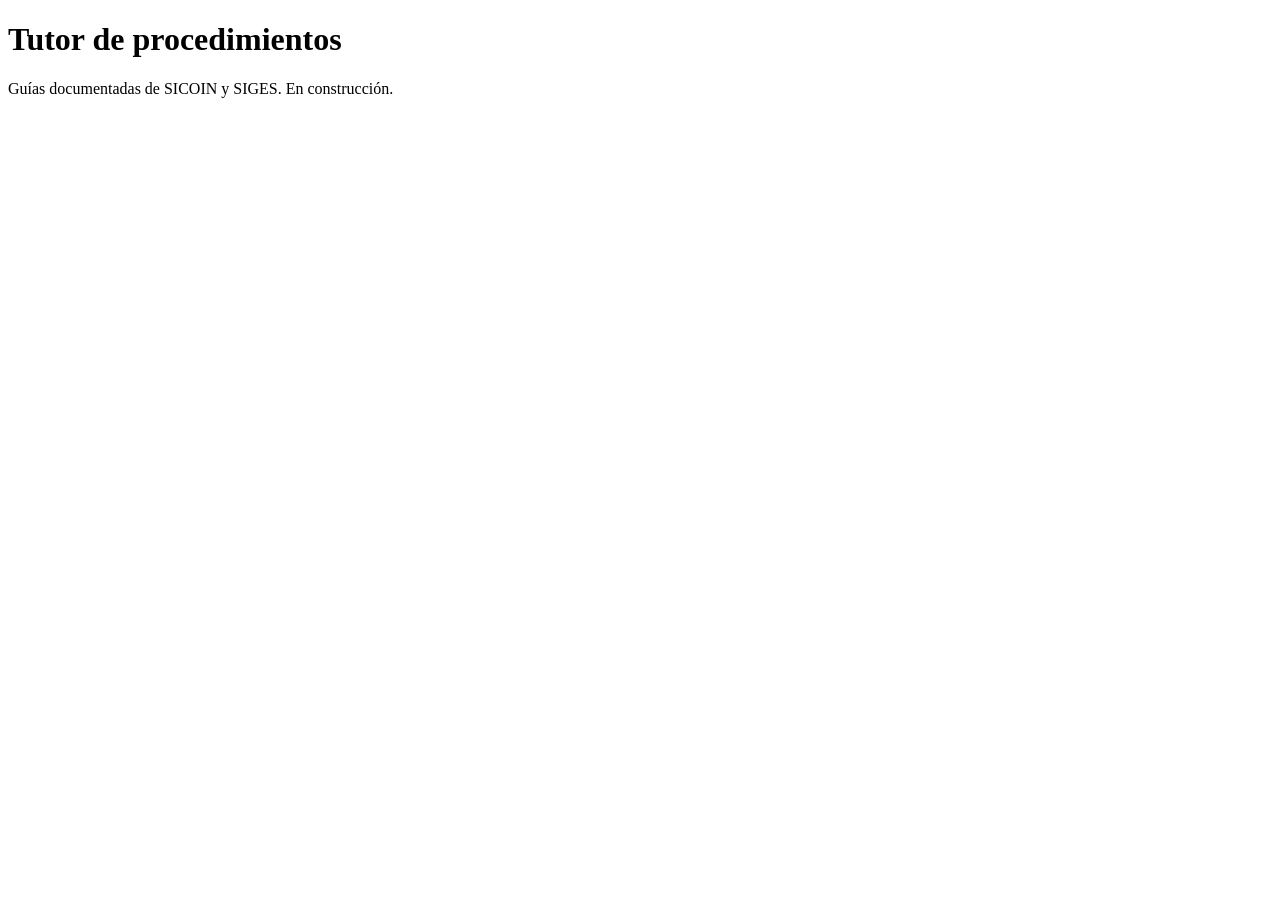
==== academia-tutor.html @ 4be8e1be "Crear página de tutor educativo de procedimientos" ====
<!doctype html><html lang="es"><meta charset="utf-8"><title>Academia · Tutor de procedimientos</title><body><h1>Tutor de procedimientos</h1><p>Guías documentadas de SICOIN y SIGES. En construcción.</p></body></html>
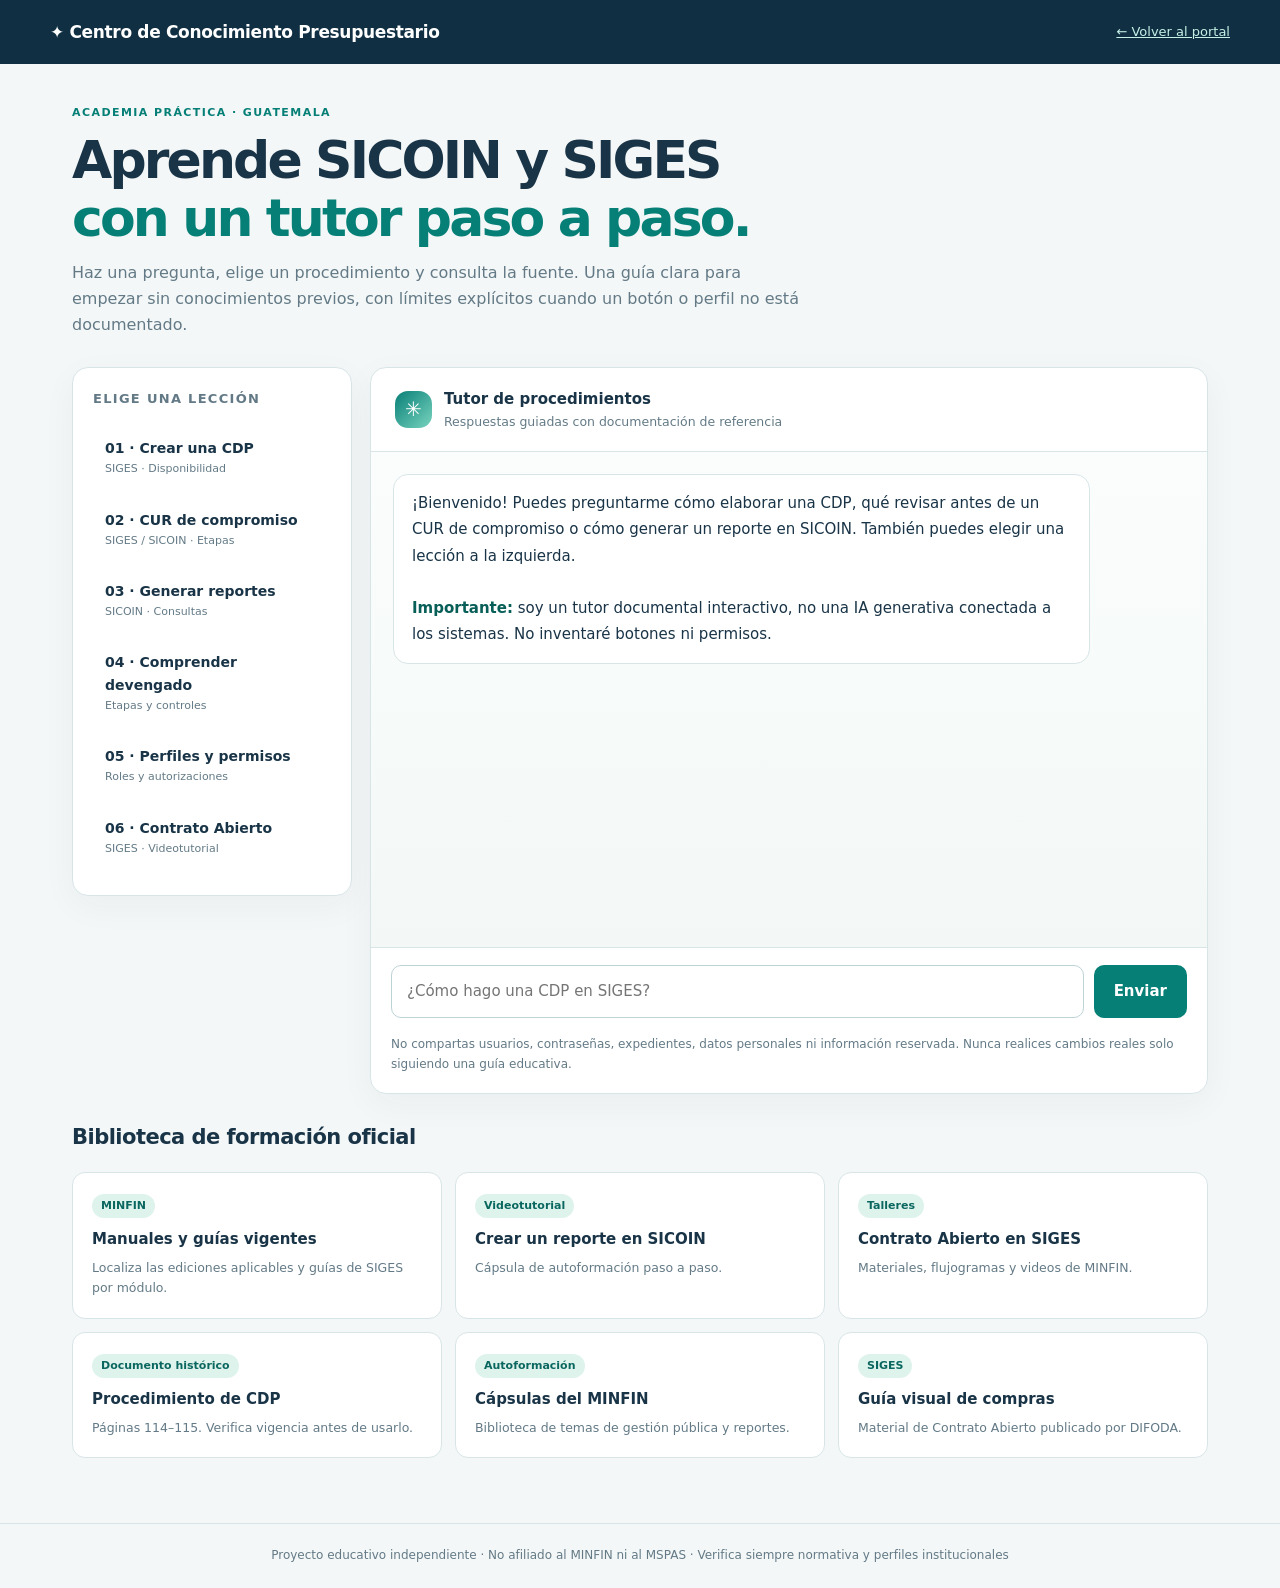
==== commit 1ff7040d: "Diseñar academia interactiva con experiencia conversacional, lecciones y fuentes oficiales" ====
--- a/academia-tutor.html
+++ b/academia-tutor.html
@@ -1 +1,2 @@
-<!doctype html><html lang="es"><meta charset="utf-8"><title>Academia · Tutor de procedimientos</title><body><h1>Tutor de procedimientos</h1><p>Guías documentadas de SICOIN y SIGES. En construcción.</p></body></html>+<!doctype html><html lang="es"><head><meta charset="utf-8"><meta name="viewport" content="width=device-width,initial-scale=1"><meta name="theme-color" content="#112d3d"><meta name="description" content="Tutor interactivo y biblioteca de procedimientos de SICOIN y SIGES en Guatemala"><title>Tutor de procedimientos | Centro de Conocimiento Presupuestario</title><style>
+:root{--navy:#102f42;--teal:#067f77;--paper:#f4f7f7;--ink:#193447;--line:#d8e5e7;--muted:#637a86}*{box-sizing:border-box}body{margin:0;background:var(--paper);color:var(--ink);font:15px/1.65 system-ui,"Segoe UI",sans-serif}a{color:#087b75}button,input{font:inherit}button{cursor:pointer}header{background:var(--navy);color:white;padding:18px max(20px,calc((100vw - 1180px)/2));display:flex;align-items:center;justify-content:space-between;gap:15px}header strong{font-size:17px;letter-spacing:-.02em}header a{color:#c5f1e7;font-size:13px}main{max-width:1180px;margin:0 auto;padding:40px 22px 65px}.eyebrow{color:var(--teal);font-weight:800;letter-spacing:.13em;font-size:11px;text-transform:uppercase}h1{font-size:clamp(32px,4.4vw,52px);letter-spacing:-.055em;line-height:1.12;margin:9px 0 12px}h1 em{font-style:normal;color:var(--teal)}.intro{max-width:730px;color:var(--muted);font-size:16px;margin:0 0 28px}.layout{display:grid;grid-template-columns:280px minmax(0,1fr);gap:18px;align-items:start}.sidebar,.chat{background:white;border:1px solid var(--line);border-radius:16px;box-shadow:0 10px 35px #1234440b}.sidebar{padding:20px}.sidebar h2{font-size:13px;text-transform:uppercase;letter-spacing:.1em;color:var(--muted);margin:0 0 15px}.lesson{display:block;width:100%;text-align:left;border:1px solid transparent;background:transparent;color:var(--ink);border-radius:10px;padding:12px 11px;margin:4px 0}.lesson:hover,.lesson.active{background:#e6f5f1;border-color:#bde2d8}.lesson strong{display:block;font-size:14px}.lesson small{display:block;color:var(--muted);font-size:11px}.chat{overflow:hidden}.chathead{padding:19px 24px;border-bottom:1px solid var(--line);display:flex;gap:12px;align-items:center}.orb{width:37px;height:37px;border-radius:13px;background:linear-gradient(135deg,#087f77,#79d4bf);display:grid;place-items:center;color:white;font-size:20px}.chathead strong{display:block}.chathead small{display:block;color:var(--muted)}#messages{height:min(55vh,570px);min-height:360px;overflow:auto;padding:22px;display:flex;flex-direction:column;gap:14px;background:linear-gradient(180deg,#fafdfc,#f3f8f7)}.msg{max-width:88%;border:1px solid var(--line);background:white;padding:15px 18px;border-radius:15px;white-space:pre-line;line-height:1.75;overflow-wrap:anywhere}.msg.user{align-self:flex-end;background:#dff3ed;border-color:#b5dfd2}.msg strong{color:#075f58}.msg a{display:block;margin-top:10px;font-weight:700}.msg .steps{margin:12px 0;padding-left:21px}.msg .steps li{margin:0 0 10px}.msg .caution{margin-top:14px;border-left:3px solid #b48b45;padding:9px 12px;background:#fff8eb;font-size:13px}.form{display:flex;gap:10px;padding:17px 20px;border-top:1px solid var(--line)}.form input{min-width:0;flex:1;padding:13px 15px;border:1px solid #bed3d6;border-radius:10px;outline-color:var(--teal)}.form button{border:0;background:var(--teal);color:white;border-radius:10px;padding:10px 20px;font-weight:750}.disclaimer{font-size:12px;color:var(--muted);padding:0 20px 18px}.resources{margin-top:26px}.resources h2{font-size:21px;letter-spacing:-.025em}.resgrid{display:grid;grid-template-columns:repeat(3,1fr);gap:13px}.res{display:block;background:white;border:1px solid var(--line);border-radius:13px;padding:19px;text-decoration:none;color:var(--ink)}.res:hover{border-color:var(--teal);transform:translateY(-2px)}.res strong{display:block}.res small{display:block;color:var(--muted);margin-top:6px}.pill{display:inline-block;color:#0a675f;background:#dff3ed;padding:3px 9px;border-radius:99px;font-size:11px;font-weight:750;margin-bottom:9px}footer{border-top:1px solid var(--line);text-align:center;padding:22px;color:var(--muted);font-size:12px}@media(max-width:850px){.layout{grid-template-columns:1fr}.sidebar{display:grid;grid-template-columns:repeat(3,1fr);gap:7px}.sidebar h2{grid-column:1/-1}.resgrid{grid-template-columns:1fr 1fr}}@media(max-width:570px){main{padding:25px 14px 45px}.sidebar{grid-template-columns:1fr 1fr;padding:12px}.lesson{padding:9px}.lesson strong{font-size:12px}.resgrid{grid-template-columns:1fr}.msg{max-width:100%}.form{padding:12px}.form button{padding:10px}.chathead{padding:15px}.intro{font-size:14px}}@media(prefers-reduced-motion:reduce){*{scroll-behavior:auto!important;transition:none!important}}</style></head><body><header><strong>✦ Centro de Conocimiento Presupuestario</strong><a href="./#aprendizaje">← Volver al portal</a></header><main><div class="eyebrow">Academia práctica · Guatemala</div><h1>Aprende SICOIN y SIGES<br><em>con un tutor paso a paso.</em></h1><p class="intro">Haz una pregunta, elige un procedimiento y consulta la fuente. Una guía clara para empezar sin conocimientos previos, con límites explícitos cuando un botón o perfil no está documentado.</p><div class="layout"><aside class="sidebar" aria-label="Procedimientos"><h2>Elige una lección</h2><button class="lesson" data-guide="cdp"><strong>01 · Crear una CDP</strong><small>SIGES · Disponibilidad</small></button><button class="lesson" data-guide="cur"><strong>02 · CUR de compromiso</strong><small>SIGES / SICOIN · Etapas</small></button><button class="lesson" data-guide="reportes"><strong>03 · Generar reportes</strong><small>SICOIN · Consultas</small></button><button class="lesson" data-guide="devengado"><strong>04 · Comprender devengado</strong><small>Etapas y controles</small></button><button class="lesson" data-guide="perfiles"><strong>05 · Perfiles y permisos</strong><small>Roles y autorizaciones</small></button><button class="lesson" data-guide="contrato"><strong>06 · Contrato Abierto</strong><small>SIGES · Videotutorial</small></button></aside><section class="chat" aria-label="Tutor interactivo"><div class="chathead"><div class="orb" aria-hidden="true">✳</div><div><strong>Tutor de procedimientos</strong><small>Respuestas guiadas con documentación de referencia</small></div></div><div id="messages" role="log" aria-live="polite"><div class="msg">¡Bienvenido! Puedes preguntarme cómo elaborar una CDP, qué revisar antes de un CUR de compromiso o cómo generar un reporte en SICOIN. También puedes elegir una lección a la izquierda.<br><br><strong>Importante:</strong> soy un tutor documental interactivo, no una IA generativa conectada a los sistemas. No inventaré botones ni permisos.</div></div><form id="ask" class="form"><input id="question" maxlength="600" required aria-label="Pregunta al tutor" placeholder="¿Cómo hago una CDP en SIGES?"><button type="submit">Enviar</button></form><div class="disclaimer">No compartas usuarios, contraseñas, expedientes, datos personales ni información reservada. Nunca realices cambios reales solo siguiendo una guía educativa.</div></section></div><section class="resources"><h2>Biblioteca de formación oficial</h2><div class="resgrid"><a class="res" target="_blank" rel="noopener noreferrer" href="https://www.minfin.gob.gt/legislacion-y-normas/manuales"><span class="pill">MINFIN</span><strong>Manuales y guías vigentes</strong><small>Localiza las ediciones aplicables y guías de SIGES por módulo.</small></a><a class="res" target="_blank" rel="noopener noreferrer" href="https://formacion.minfin.gob.gt/creacion-de-un-reporte-en-el-sistema-de-contabilidad-integrada-sicoin/"><span class="pill">Videotutorial</span><strong>Crear un reporte en SICOIN</strong><small>Cápsula de autoformación paso a paso.</small></a><a class="res" target="_blank" rel="noopener noreferrer" href="https://formacion.minfin.gob.gt/jtca/"><span class="pill">Talleres</span><strong>Contrato Abierto en SIGES</strong><small>Materiales, flujogramas y videos de MINFIN.</small></a><a class="res" target="_blank" rel="noopener noreferrer" href="https://www.minfin.gob.gt/wp-content/uploads/downloads/leyes_manuales/manuales_presupuestarios/manual_admon_mayo14.pdf"><span class="pill">Documento histórico</span><strong>Procedimiento de CDP</strong><small>Páginas 114–115. Verifica vigencia antes de usarlo.</small></a><a class="res" target="_blank" rel="noopener noreferrer" href="https://formacion.minfin.gob.gt/coleccion-capsulas-multimedia-de-autoformacion/"><span class="pill">Autoformación</span><strong>Cápsulas del MINFIN</strong><small>Biblioteca de temas de gestión pública y reportes.</small></a><a class="res" target="_blank" rel="noopener noreferrer" href="https://formacion.minfin.gob.gt/guia-para-las-compras-electronicas-por-contrato-abierto-en-siges/"><span class="pill">SIGES</span><strong>Guía visual de compras</strong><small>Material de Contrato Abierto publicado por DIFODA.</small></a></div></section></main><footer>Proyecto educativo independiente · No afiliado al MINFIN ni al MSPAS · Verifica siempre normativa y perfiles institucionales</footer><script src="academia-tutor.js" defer></script></body></html>
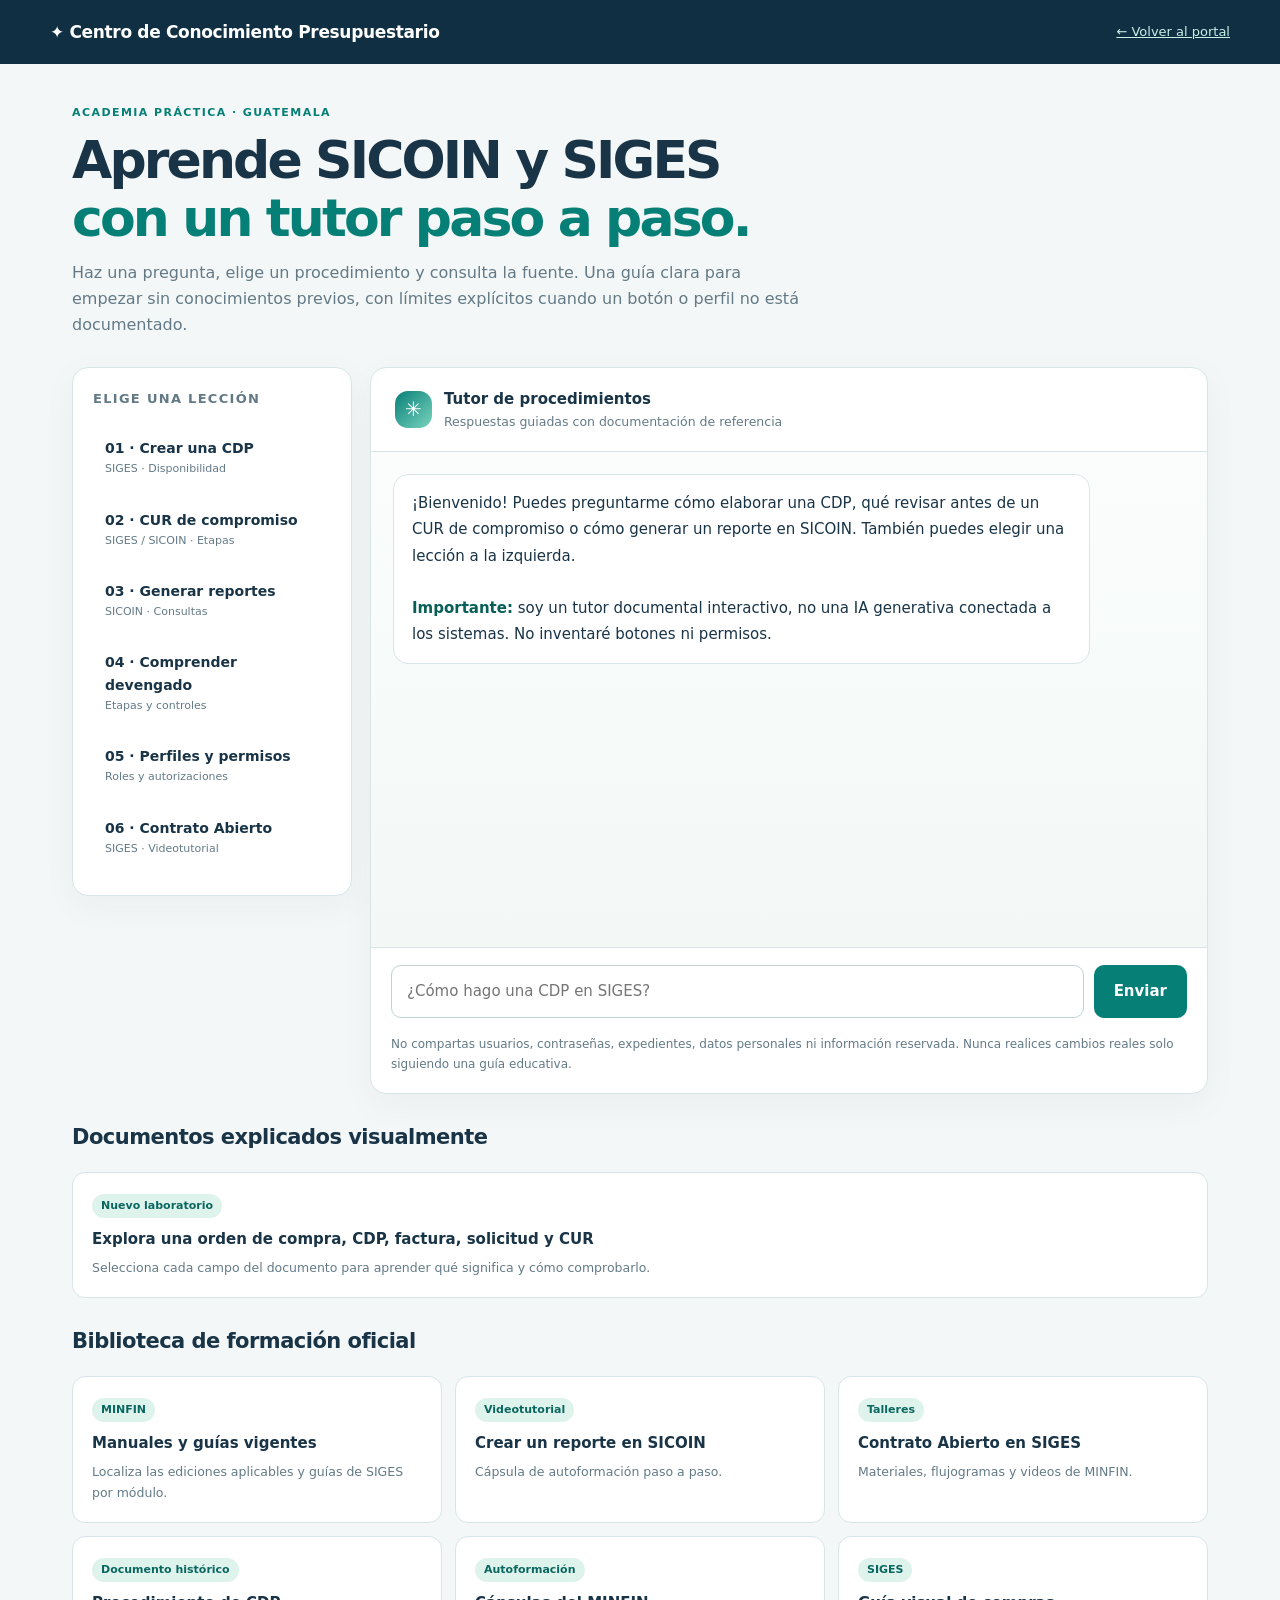
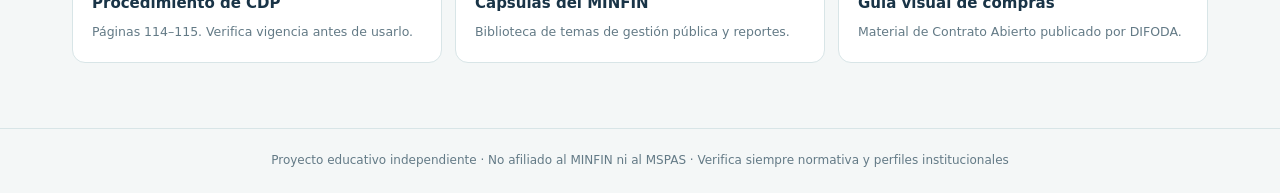
==== commit 6d286eef: "Conectar tutor con laboratorio visual de documentos" ====
--- a/academia-tutor.html
+++ b/academia-tutor.html
@@ -1,2 +1,2 @@
 <!doctype html><html lang="es"><head><meta charset="utf-8"><meta name="viewport" content="width=device-width,initial-scale=1"><meta name="theme-color" content="#112d3d"><meta name="description" content="Tutor interactivo y biblioteca de procedimientos de SICOIN y SIGES en Guatemala"><title>Tutor de procedimientos | Centro de Conocimiento Presupuestario</title><style>
-:root{--navy:#102f42;--teal:#067f77;--paper:#f4f7f7;--ink:#193447;--line:#d8e5e7;--muted:#637a86}*{box-sizing:border-box}body{margin:0;background:var(--paper);color:var(--ink);font:15px/1.65 system-ui,"Segoe UI",sans-serif}a{color:#087b75}button,input{font:inherit}button{cursor:pointer}header{background:var(--navy);color:white;padding:18px max(20px,calc((100vw - 1180px)/2));display:flex;align-items:center;justify-content:space-between;gap:15px}header strong{font-size:17px;letter-spacing:-.02em}header a{color:#c5f1e7;font-size:13px}main{max-width:1180px;margin:0 auto;padding:40px 22px 65px}.eyebrow{color:var(--teal);font-weight:800;letter-spacing:.13em;font-size:11px;text-transform:uppercase}h1{font-size:clamp(32px,4.4vw,52px);letter-spacing:-.055em;line-height:1.12;margin:9px 0 12px}h1 em{font-style:normal;color:var(--teal)}.intro{max-width:730px;color:var(--muted);font-size:16px;margin:0 0 28px}.layout{display:grid;grid-template-columns:280px minmax(0,1fr);gap:18px;align-items:start}.sidebar,.chat{background:white;border:1px solid var(--line);border-radius:16px;box-shadow:0 10px 35px #1234440b}.sidebar{padding:20px}.sidebar h2{font-size:13px;text-transform:uppercase;letter-spacing:.1em;color:var(--muted);margin:0 0 15px}.lesson{display:block;width:100%;text-align:left;border:1px solid transparent;background:transparent;color:var(--ink);border-radius:10px;padding:12px 11px;margin:4px 0}.lesson:hover,.lesson.active{background:#e6f5f1;border-color:#bde2d8}.lesson strong{display:block;font-size:14px}.lesson small{display:block;color:var(--muted);font-size:11px}.chat{overflow:hidden}.chathead{padding:19px 24px;border-bottom:1px solid var(--line);display:flex;gap:12px;align-items:center}.orb{width:37px;height:37px;border-radius:13px;background:linear-gradient(135deg,#087f77,#79d4bf);display:grid;place-items:center;color:white;font-size:20px}.chathead strong{display:block}.chathead small{display:block;color:var(--muted)}#messages{height:min(55vh,570px);min-height:360px;overflow:auto;padding:22px;display:flex;flex-direction:column;gap:14px;background:linear-gradient(180deg,#fafdfc,#f3f8f7)}.msg{max-width:88%;border:1px solid var(--line);background:white;padding:15px 18px;border-radius:15px;white-space:pre-line;line-height:1.75;overflow-wrap:anywhere}.msg.user{align-self:flex-end;background:#dff3ed;border-color:#b5dfd2}.msg strong{color:#075f58}.msg a{display:block;margin-top:10px;font-weight:700}.msg .steps{margin:12px 0;padding-left:21px}.msg .steps li{margin:0 0 10px}.msg .caution{margin-top:14px;border-left:3px solid #b48b45;padding:9px 12px;background:#fff8eb;font-size:13px}.form{display:flex;gap:10px;padding:17px 20px;border-top:1px solid var(--line)}.form input{min-width:0;flex:1;padding:13px 15px;border:1px solid #bed3d6;border-radius:10px;outline-color:var(--teal)}.form button{border:0;background:var(--teal);color:white;border-radius:10px;padding:10px 20px;font-weight:750}.disclaimer{font-size:12px;color:var(--muted);padding:0 20px 18px}.resources{margin-top:26px}.resources h2{font-size:21px;letter-spacing:-.025em}.resgrid{display:grid;grid-template-columns:repeat(3,1fr);gap:13px}.res{display:block;background:white;border:1px solid var(--line);border-radius:13px;padding:19px;text-decoration:none;color:var(--ink)}.res:hover{border-color:var(--teal);transform:translateY(-2px)}.res strong{display:block}.res small{display:block;color:var(--muted);margin-top:6px}.pill{display:inline-block;color:#0a675f;background:#dff3ed;padding:3px 9px;border-radius:99px;font-size:11px;font-weight:750;margin-bottom:9px}footer{border-top:1px solid var(--line);text-align:center;padding:22px;color:var(--muted);font-size:12px}@media(max-width:850px){.layout{grid-template-columns:1fr}.sidebar{display:grid;grid-template-columns:repeat(3,1fr);gap:7px}.sidebar h2{grid-column:1/-1}.resgrid{grid-template-columns:1fr 1fr}}@media(max-width:570px){main{padding:25px 14px 45px}.sidebar{grid-template-columns:1fr 1fr;padding:12px}.lesson{padding:9px}.lesson strong{font-size:12px}.resgrid{grid-template-columns:1fr}.msg{max-width:100%}.form{padding:12px}.form button{padding:10px}.chathead{padding:15px}.intro{font-size:14px}}@media(prefers-reduced-motion:reduce){*{scroll-behavior:auto!important;transition:none!important}}</style></head><body><header><strong>✦ Centro de Conocimiento Presupuestario</strong><a href="./#aprendizaje">← Volver al portal</a></header><main><div class="eyebrow">Academia práctica · Guatemala</div><h1>Aprende SICOIN y SIGES<br><em>con un tutor paso a paso.</em></h1><p class="intro">Haz una pregunta, elige un procedimiento y consulta la fuente. Una guía clara para empezar sin conocimientos previos, con límites explícitos cuando un botón o perfil no está documentado.</p><div class="layout"><aside class="sidebar" aria-label="Procedimientos"><h2>Elige una lección</h2><button class="lesson" data-guide="cdp"><strong>01 · Crear una CDP</strong><small>SIGES · Disponibilidad</small></button><button class="lesson" data-guide="cur"><strong>02 · CUR de compromiso</strong><small>SIGES / SICOIN · Etapas</small></button><button class="lesson" data-guide="reportes"><strong>03 · Generar reportes</strong><small>SICOIN · Consultas</small></button><button class="lesson" data-guide="devengado"><strong>04 · Comprender devengado</strong><small>Etapas y controles</small></button><button class="lesson" data-guide="perfiles"><strong>05 · Perfiles y permisos</strong><small>Roles y autorizaciones</small></button><button class="lesson" data-guide="contrato"><strong>06 · Contrato Abierto</strong><small>SIGES · Videotutorial</small></button></aside><section class="chat" aria-label="Tutor interactivo"><div class="chathead"><div class="orb" aria-hidden="true">✳</div><div><strong>Tutor de procedimientos</strong><small>Respuestas guiadas con documentación de referencia</small></div></div><div id="messages" role="log" aria-live="polite"><div class="msg">¡Bienvenido! Puedes preguntarme cómo elaborar una CDP, qué revisar antes de un CUR de compromiso o cómo generar un reporte en SICOIN. También puedes elegir una lección a la izquierda.<br><br><strong>Importante:</strong> soy un tutor documental interactivo, no una IA generativa conectada a los sistemas. No inventaré botones ni permisos.</div></div><form id="ask" class="form"><input id="question" maxlength="600" required aria-label="Pregunta al tutor" placeholder="¿Cómo hago una CDP en SIGES?"><button type="submit">Enviar</button></form><div class="disclaimer">No compartas usuarios, contraseñas, expedientes, datos personales ni información reservada. Nunca realices cambios reales solo siguiendo una guía educativa.</div></section></div><section class="resources"><h2>Biblioteca de formación oficial</h2><div class="resgrid"><a class="res" target="_blank" rel="noopener noreferrer" href="https://www.minfin.gob.gt/legislacion-y-normas/manuales"><span class="pill">MINFIN</span><strong>Manuales y guías vigentes</strong><small>Localiza las ediciones aplicables y guías de SIGES por módulo.</small></a><a class="res" target="_blank" rel="noopener noreferrer" href="https://formacion.minfin.gob.gt/creacion-de-un-reporte-en-el-sistema-de-contabilidad-integrada-sicoin/"><span class="pill">Videotutorial</span><strong>Crear un reporte en SICOIN</strong><small>Cápsula de autoformación paso a paso.</small></a><a class="res" target="_blank" rel="noopener noreferrer" href="https://formacion.minfin.gob.gt/jtca/"><span class="pill">Talleres</span><strong>Contrato Abierto en SIGES</strong><small>Materiales, flujogramas y videos de MINFIN.</small></a><a class="res" target="_blank" rel="noopener noreferrer" href="https://www.minfin.gob.gt/wp-content/uploads/downloads/leyes_manuales/manuales_presupuestarios/manual_admon_mayo14.pdf"><span class="pill">Documento histórico</span><strong>Procedimiento de CDP</strong><small>Páginas 114–115. Verifica vigencia antes de usarlo.</small></a><a class="res" target="_blank" rel="noopener noreferrer" href="https://formacion.minfin.gob.gt/coleccion-capsulas-multimedia-de-autoformacion/"><span class="pill">Autoformación</span><strong>Cápsulas del MINFIN</strong><small>Biblioteca de temas de gestión pública y reportes.</small></a><a class="res" target="_blank" rel="noopener noreferrer" href="https://formacion.minfin.gob.gt/guia-para-las-compras-electronicas-por-contrato-abierto-en-siges/"><span class="pill">SIGES</span><strong>Guía visual de compras</strong><small>Material de Contrato Abierto publicado por DIFODA.</small></a></div></section></main><footer>Proyecto educativo independiente · No afiliado al MINFIN ni al MSPAS · Verifica siempre normativa y perfiles institucionales</footer><script src="academia-tutor.js" defer></script></body></html>+:root{--navy:#102f42;--teal:#067f77;--paper:#f4f7f7;--ink:#193447;--line:#d8e5e7;--muted:#637a86}*{box-sizing:border-box}body{margin:0;background:var(--paper);color:var(--ink);font:15px/1.65 system-ui,"Segoe UI",sans-serif}a{color:#087b75}button,input{font:inherit}button{cursor:pointer}header{background:var(--navy);color:white;padding:18px max(20px,calc((100vw - 1180px)/2));display:flex;align-items:center;justify-content:space-between;gap:15px}header strong{font-size:17px;letter-spacing:-.02em}header a{color:#c5f1e7;font-size:13px}main{max-width:1180px;margin:0 auto;padding:40px 22px 65px}.eyebrow{color:var(--teal);font-weight:800;letter-spacing:.13em;font-size:11px;text-transform:uppercase}h1{font-size:clamp(32px,4.4vw,52px);letter-spacing:-.055em;line-height:1.12;margin:9px 0 12px}h1 em{font-style:normal;color:var(--teal)}.intro{max-width:730px;color:var(--muted);font-size:16px;margin:0 0 28px}.layout{display:grid;grid-template-columns:280px minmax(0,1fr);gap:18px;align-items:start}.sidebar,.chat{background:white;border:1px solid var(--line);border-radius:16px;box-shadow:0 10px 35px #1234440b}.sidebar{padding:20px}.sidebar h2{font-size:13px;text-transform:uppercase;letter-spacing:.1em;color:var(--muted);margin:0 0 15px}.lesson{display:block;width:100%;text-align:left;border:1px solid transparent;background:transparent;color:var(--ink);border-radius:10px;padding:12px 11px;margin:4px 0}.lesson:hover,.lesson.active{background:#e6f5f1;border-color:#bde2d8}.lesson strong{display:block;font-size:14px}.lesson small{display:block;color:var(--muted);font-size:11px}.chat{overflow:hidden}.chathead{padding:19px 24px;border-bottom:1px solid var(--line);display:flex;gap:12px;align-items:center}.orb{width:37px;height:37px;border-radius:13px;background:linear-gradient(135deg,#087f77,#79d4bf);display:grid;place-items:center;color:white;font-size:20px}.chathead strong{display:block}.chathead small{display:block;color:var(--muted)}#messages{height:min(55vh,570px);min-height:360px;overflow:auto;padding:22px;display:flex;flex-direction:column;gap:14px;background:linear-gradient(180deg,#fafdfc,#f3f8f7)}.msg{max-width:88%;border:1px solid var(--line);background:white;padding:15px 18px;border-radius:15px;white-space:pre-line;line-height:1.75;overflow-wrap:anywhere}.msg.user{align-self:flex-end;background:#dff3ed;border-color:#b5dfd2}.msg strong{color:#075f58}.msg a{display:block;margin-top:10px;font-weight:700}.msg .steps{margin:12px 0;padding-left:21px}.msg .steps li{margin:0 0 10px}.msg .caution{margin-top:14px;border-left:3px solid #b48b45;padding:9px 12px;background:#fff8eb;font-size:13px}.form{display:flex;gap:10px;padding:17px 20px;border-top:1px solid var(--line)}.form input{min-width:0;flex:1;padding:13px 15px;border:1px solid #bed3d6;border-radius:10px;outline-color:var(--teal)}.form button{border:0;background:var(--teal);color:white;border-radius:10px;padding:10px 20px;font-weight:750}.disclaimer{font-size:12px;color:var(--muted);padding:0 20px 18px}.resources{margin-top:26px}.resources h2{font-size:21px;letter-spacing:-.025em}.resgrid{display:grid;grid-template-columns:repeat(3,1fr);gap:13px}.res{display:block;background:white;border:1px solid var(--line);border-radius:13px;padding:19px;text-decoration:none;color:var(--ink)}.res:hover{border-color:var(--teal);transform:translateY(-2px)}.res strong{display:block}.res small{display:block;color:var(--muted);margin-top:6px}.pill{display:inline-block;color:#0a675f;background:#dff3ed;padding:3px 9px;border-radius:99px;font-size:11px;font-weight:750;margin-bottom:9px}footer{border-top:1px solid var(--line);text-align:center;padding:22px;color:var(--muted);font-size:12px}@media(max-width:850px){.layout{grid-template-columns:1fr}.sidebar{display:grid;grid-template-columns:repeat(3,1fr);gap:7px}.sidebar h2{grid-column:1/-1}.resgrid{grid-template-columns:1fr 1fr}}@media(max-width:570px){main{padding:25px 14px 45px}.sidebar{grid-template-columns:1fr 1fr;padding:12px}.lesson{padding:9px}.lesson strong{font-size:12px}.resgrid{grid-template-columns:1fr}.msg{max-width:100%}.form{padding:12px}.form button{padding:10px}.chathead{padding:15px}.intro{font-size:14px}}@media(prefers-reduced-motion:reduce){*{scroll-behavior:auto!important;transition:none!important}}</style></head><body><header><strong>✦ Centro de Conocimiento Presupuestario</strong><a href="./#aprendizaje">← Volver al portal</a></header><main><div class="eyebrow">Academia práctica · Guatemala</div><h1>Aprende SICOIN y SIGES<br><em>con un tutor paso a paso.</em></h1><p class="intro">Haz una pregunta, elige un procedimiento y consulta la fuente. Una guía clara para empezar sin conocimientos previos, con límites explícitos cuando un botón o perfil no está documentado.</p><div class="layout"><aside class="sidebar" aria-label="Procedimientos"><h2>Elige una lección</h2><button class="lesson" data-guide="cdp"><strong>01 · Crear una CDP</strong><small>SIGES · Disponibilidad</small></button><button class="lesson" data-guide="cur"><strong>02 · CUR de compromiso</strong><small>SIGES / SICOIN · Etapas</small></button><button class="lesson" data-guide="reportes"><strong>03 · Generar reportes</strong><small>SICOIN · Consultas</small></button><button class="lesson" data-guide="devengado"><strong>04 · Comprender devengado</strong><small>Etapas y controles</small></button><button class="lesson" data-guide="perfiles"><strong>05 · Perfiles y permisos</strong><small>Roles y autorizaciones</small></button><button class="lesson" data-guide="contrato"><strong>06 · Contrato Abierto</strong><small>SIGES · Videotutorial</small></button></aside><section class="chat" aria-label="Tutor interactivo"><div class="chathead"><div class="orb" aria-hidden="true">✳</div><div><strong>Tutor de procedimientos</strong><small>Respuestas guiadas con documentación de referencia</small></div></div><div id="messages" role="log" aria-live="polite"><div class="msg">¡Bienvenido! Puedes preguntarme cómo elaborar una CDP, qué revisar antes de un CUR de compromiso o cómo generar un reporte en SICOIN. También puedes elegir una lección a la izquierda.<br><br><strong>Importante:</strong> soy un tutor documental interactivo, no una IA generativa conectada a los sistemas. No inventaré botones ni permisos.</div></div><form id="ask" class="form"><input id="question" maxlength="600" required aria-label="Pregunta al tutor" placeholder="¿Cómo hago una CDP en SIGES?"><button type="submit">Enviar</button></form><div class="disclaimer">No compartas usuarios, contraseñas, expedientes, datos personales ni información reservada. Nunca realices cambios reales solo siguiendo una guía educativa.</div></section></div><section class="resources"><h2>Documentos explicados visualmente</h2><a class="res" href="documentos-ejemplo.html"><span class="pill">Nuevo laboratorio</span><strong>Explora una orden de compra, CDP, factura, solicitud y CUR</strong><small>Selecciona cada campo del documento para aprender qué significa y cómo comprobarlo.</small></a></section><section class="resources"><h2>Biblioteca de formación oficial</h2><div class="resgrid"><a class="res" target="_blank" rel="noopener noreferrer" href="https://www.minfin.gob.gt/legislacion-y-normas/manuales"><span class="pill">MINFIN</span><strong>Manuales y guías vigentes</strong><small>Localiza las ediciones aplicables y guías de SIGES por módulo.</small></a><a class="res" target="_blank" rel="noopener noreferrer" href="https://formacion.minfin.gob.gt/creacion-de-un-reporte-en-el-sistema-de-contabilidad-integrada-sicoin/"><span class="pill">Videotutorial</span><strong>Crear un reporte en SICOIN</strong><small>Cápsula de autoformación paso a paso.</small></a><a class="res" target="_blank" rel="noopener noreferrer" href="https://formacion.minfin.gob.gt/jtca/"><span class="pill">Talleres</span><strong>Contrato Abierto en SIGES</strong><small>Materiales, flujogramas y videos de MINFIN.</small></a><a class="res" target="_blank" rel="noopener noreferrer" href="https://www.minfin.gob.gt/wp-content/uploads/downloads/leyes_manuales/manuales_presupuestarios/manual_admon_mayo14.pdf"><span class="pill">Documento histórico</span><strong>Procedimiento de CDP</strong><small>Páginas 114–115. Verifica vigencia antes de usarlo.</small></a><a class="res" target="_blank" rel="noopener noreferrer" href="https://formacion.minfin.gob.gt/coleccion-capsulas-multimedia-de-autoformacion/"><span class="pill">Autoformación</span><strong>Cápsulas del MINFIN</strong><small>Biblioteca de temas de gestión pública y reportes.</small></a><a class="res" target="_blank" rel="noopener noreferrer" href="https://formacion.minfin.gob.gt/guia-para-las-compras-electronicas-por-contrato-abierto-en-siges/"><span class="pill">SIGES</span><strong>Guía visual de compras</strong><small>Material de Contrato Abierto publicado por DIFODA.</small></a></div></section></main><footer>Proyecto educativo independiente · No afiliado al MINFIN ni al MSPAS · Verifica siempre normativa y perfiles institucionales</footer><script src="academia-tutor.js" defer></script></body></html>
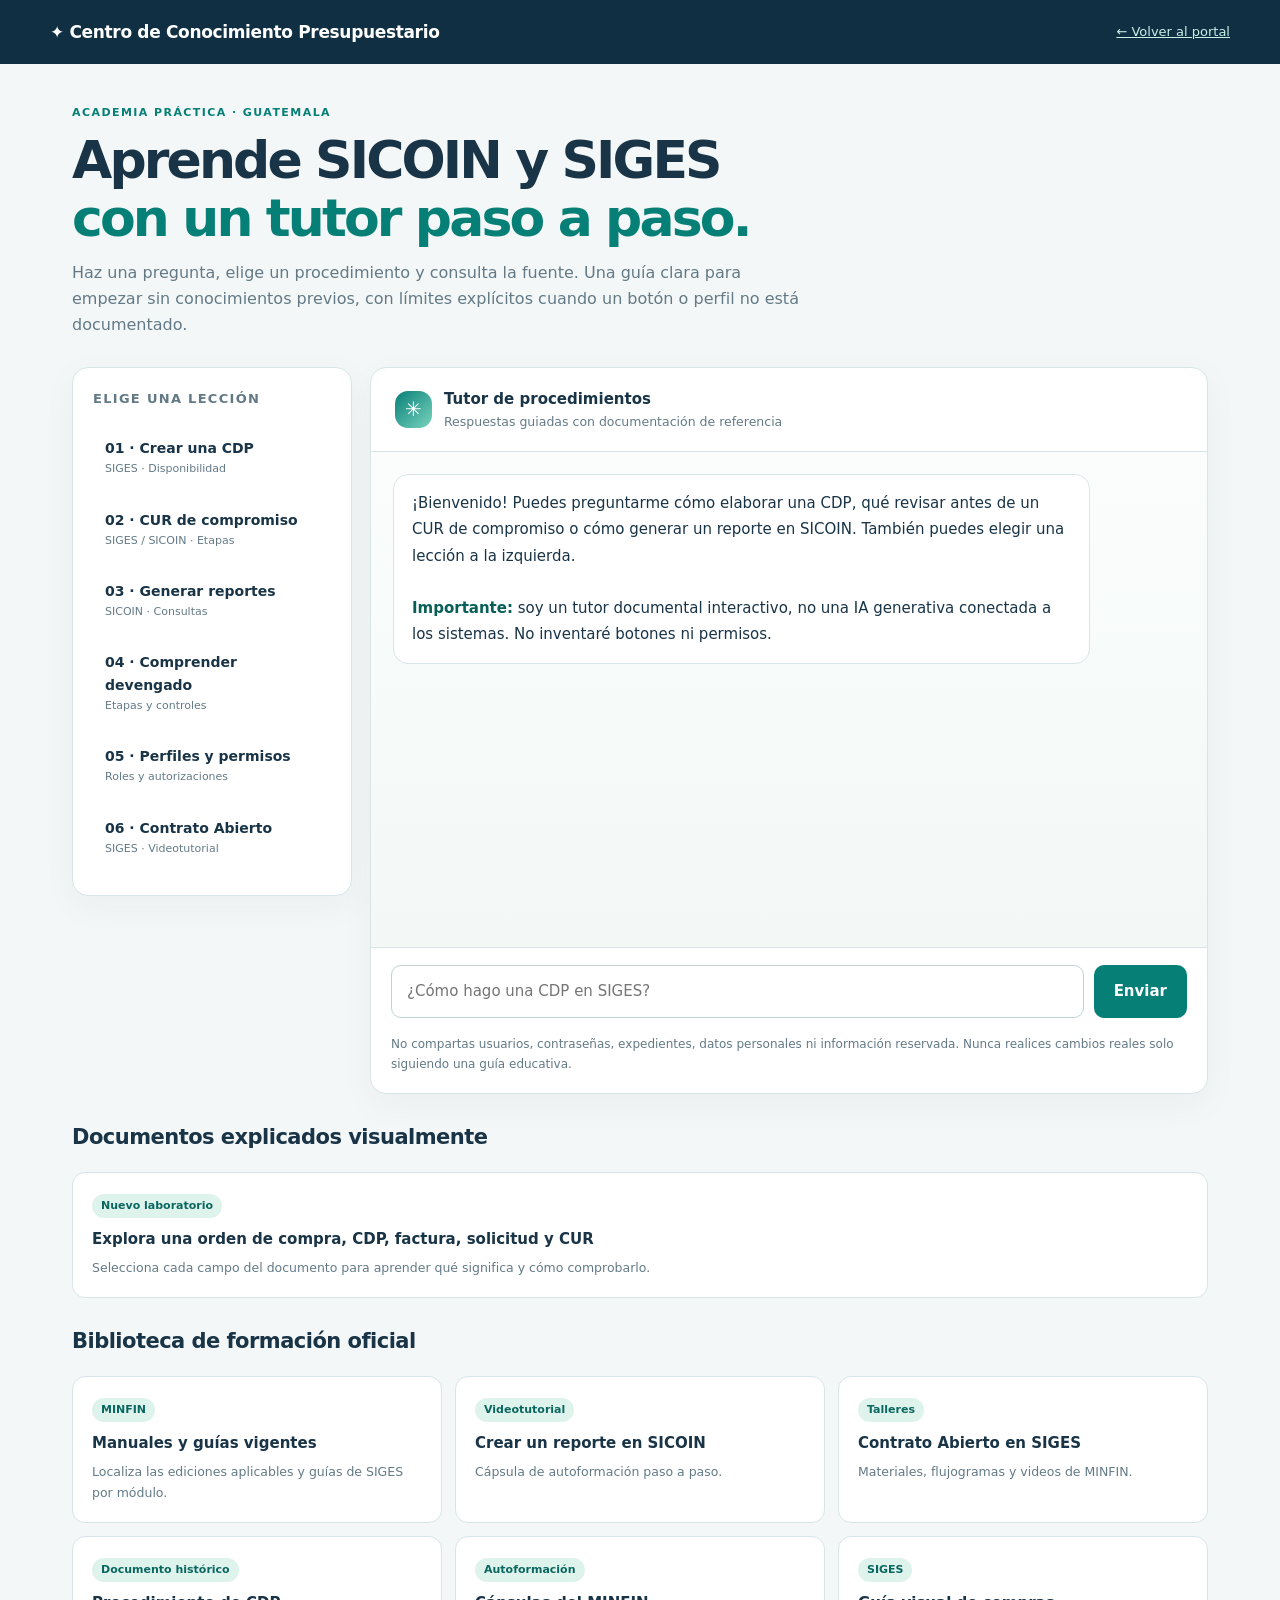
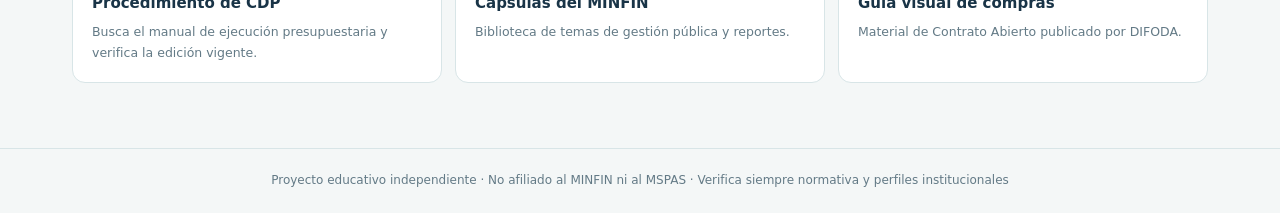
==== commit a11bc5c5: "Corregir referencia CDP del tutor a biblioteca MINFIN" ====
--- a/academia-tutor.html
+++ b/academia-tutor.html
@@ -1,2 +1,2 @@
 <!doctype html><html lang="es"><head><meta charset="utf-8"><meta name="viewport" content="width=device-width,initial-scale=1"><meta name="theme-color" content="#112d3d"><meta name="description" content="Tutor interactivo y biblioteca de procedimientos de SICOIN y SIGES en Guatemala"><title>Tutor de procedimientos | Centro de Conocimiento Presupuestario</title><style>
-:root{--navy:#102f42;--teal:#067f77;--paper:#f4f7f7;--ink:#193447;--line:#d8e5e7;--muted:#637a86}*{box-sizing:border-box}body{margin:0;background:var(--paper);color:var(--ink);font:15px/1.65 system-ui,"Segoe UI",sans-serif}a{color:#087b75}button,input{font:inherit}button{cursor:pointer}header{background:var(--navy);color:white;padding:18px max(20px,calc((100vw - 1180px)/2));display:flex;align-items:center;justify-content:space-between;gap:15px}header strong{font-size:17px;letter-spacing:-.02em}header a{color:#c5f1e7;font-size:13px}main{max-width:1180px;margin:0 auto;padding:40px 22px 65px}.eyebrow{color:var(--teal);font-weight:800;letter-spacing:.13em;font-size:11px;text-transform:uppercase}h1{font-size:clamp(32px,4.4vw,52px);letter-spacing:-.055em;line-height:1.12;margin:9px 0 12px}h1 em{font-style:normal;color:var(--teal)}.intro{max-width:730px;color:var(--muted);font-size:16px;margin:0 0 28px}.layout{display:grid;grid-template-columns:280px minmax(0,1fr);gap:18px;align-items:start}.sidebar,.chat{background:white;border:1px solid var(--line);border-radius:16px;box-shadow:0 10px 35px #1234440b}.sidebar{padding:20px}.sidebar h2{font-size:13px;text-transform:uppercase;letter-spacing:.1em;color:var(--muted);margin:0 0 15px}.lesson{display:block;width:100%;text-align:left;border:1px solid transparent;background:transparent;color:var(--ink);border-radius:10px;padding:12px 11px;margin:4px 0}.lesson:hover,.lesson.active{background:#e6f5f1;border-color:#bde2d8}.lesson strong{display:block;font-size:14px}.lesson small{display:block;color:var(--muted);font-size:11px}.chat{overflow:hidden}.chathead{padding:19px 24px;border-bottom:1px solid var(--line);display:flex;gap:12px;align-items:center}.orb{width:37px;height:37px;border-radius:13px;background:linear-gradient(135deg,#087f77,#79d4bf);display:grid;place-items:center;color:white;font-size:20px}.chathead strong{display:block}.chathead small{display:block;color:var(--muted)}#messages{height:min(55vh,570px);min-height:360px;overflow:auto;padding:22px;display:flex;flex-direction:column;gap:14px;background:linear-gradient(180deg,#fafdfc,#f3f8f7)}.msg{max-width:88%;border:1px solid var(--line);background:white;padding:15px 18px;border-radius:15px;white-space:pre-line;line-height:1.75;overflow-wrap:anywhere}.msg.user{align-self:flex-end;background:#dff3ed;border-color:#b5dfd2}.msg strong{color:#075f58}.msg a{display:block;margin-top:10px;font-weight:700}.msg .steps{margin:12px 0;padding-left:21px}.msg .steps li{margin:0 0 10px}.msg .caution{margin-top:14px;border-left:3px solid #b48b45;padding:9px 12px;background:#fff8eb;font-size:13px}.form{display:flex;gap:10px;padding:17px 20px;border-top:1px solid var(--line)}.form input{min-width:0;flex:1;padding:13px 15px;border:1px solid #bed3d6;border-radius:10px;outline-color:var(--teal)}.form button{border:0;background:var(--teal);color:white;border-radius:10px;padding:10px 20px;font-weight:750}.disclaimer{font-size:12px;color:var(--muted);padding:0 20px 18px}.resources{margin-top:26px}.resources h2{font-size:21px;letter-spacing:-.025em}.resgrid{display:grid;grid-template-columns:repeat(3,1fr);gap:13px}.res{display:block;background:white;border:1px solid var(--line);border-radius:13px;padding:19px;text-decoration:none;color:var(--ink)}.res:hover{border-color:var(--teal);transform:translateY(-2px)}.res strong{display:block}.res small{display:block;color:var(--muted);margin-top:6px}.pill{display:inline-block;color:#0a675f;background:#dff3ed;padding:3px 9px;border-radius:99px;font-size:11px;font-weight:750;margin-bottom:9px}footer{border-top:1px solid var(--line);text-align:center;padding:22px;color:var(--muted);font-size:12px}@media(max-width:850px){.layout{grid-template-columns:1fr}.sidebar{display:grid;grid-template-columns:repeat(3,1fr);gap:7px}.sidebar h2{grid-column:1/-1}.resgrid{grid-template-columns:1fr 1fr}}@media(max-width:570px){main{padding:25px 14px 45px}.sidebar{grid-template-columns:1fr 1fr;padding:12px}.lesson{padding:9px}.lesson strong{font-size:12px}.resgrid{grid-template-columns:1fr}.msg{max-width:100%}.form{padding:12px}.form button{padding:10px}.chathead{padding:15px}.intro{font-size:14px}}@media(prefers-reduced-motion:reduce){*{scroll-behavior:auto!important;transition:none!important}}</style></head><body><header><strong>✦ Centro de Conocimiento Presupuestario</strong><a href="./#aprendizaje">← Volver al portal</a></header><main><div class="eyebrow">Academia práctica · Guatemala</div><h1>Aprende SICOIN y SIGES<br><em>con un tutor paso a paso.</em></h1><p class="intro">Haz una pregunta, elige un procedimiento y consulta la fuente. Una guía clara para empezar sin conocimientos previos, con límites explícitos cuando un botón o perfil no está documentado.</p><div class="layout"><aside class="sidebar" aria-label="Procedimientos"><h2>Elige una lección</h2><button class="lesson" data-guide="cdp"><strong>01 · Crear una CDP</strong><small>SIGES · Disponibilidad</small></button><button class="lesson" data-guide="cur"><strong>02 · CUR de compromiso</strong><small>SIGES / SICOIN · Etapas</small></button><button class="lesson" data-guide="reportes"><strong>03 · Generar reportes</strong><small>SICOIN · Consultas</small></button><button class="lesson" data-guide="devengado"><strong>04 · Comprender devengado</strong><small>Etapas y controles</small></button><button class="lesson" data-guide="perfiles"><strong>05 · Perfiles y permisos</strong><small>Roles y autorizaciones</small></button><button class="lesson" data-guide="contrato"><strong>06 · Contrato Abierto</strong><small>SIGES · Videotutorial</small></button></aside><section class="chat" aria-label="Tutor interactivo"><div class="chathead"><div class="orb" aria-hidden="true">✳</div><div><strong>Tutor de procedimientos</strong><small>Respuestas guiadas con documentación de referencia</small></div></div><div id="messages" role="log" aria-live="polite"><div class="msg">¡Bienvenido! Puedes preguntarme cómo elaborar una CDP, qué revisar antes de un CUR de compromiso o cómo generar un reporte en SICOIN. También puedes elegir una lección a la izquierda.<br><br><strong>Importante:</strong> soy un tutor documental interactivo, no una IA generativa conectada a los sistemas. No inventaré botones ni permisos.</div></div><form id="ask" class="form"><input id="question" maxlength="600" required aria-label="Pregunta al tutor" placeholder="¿Cómo hago una CDP en SIGES?"><button type="submit">Enviar</button></form><div class="disclaimer">No compartas usuarios, contraseñas, expedientes, datos personales ni información reservada. Nunca realices cambios reales solo siguiendo una guía educativa.</div></section></div><section class="resources"><h2>Documentos explicados visualmente</h2><a class="res" href="documentos-ejemplo.html"><span class="pill">Nuevo laboratorio</span><strong>Explora una orden de compra, CDP, factura, solicitud y CUR</strong><small>Selecciona cada campo del documento para aprender qué significa y cómo comprobarlo.</small></a></section><section class="resources"><h2>Biblioteca de formación oficial</h2><div class="resgrid"><a class="res" target="_blank" rel="noopener noreferrer" href="https://www.minfin.gob.gt/legislacion-y-normas/manuales"><span class="pill">MINFIN</span><strong>Manuales y guías vigentes</strong><small>Localiza las ediciones aplicables y guías de SIGES por módulo.</small></a><a class="res" target="_blank" rel="noopener noreferrer" href="https://formacion.minfin.gob.gt/creacion-de-un-reporte-en-el-sistema-de-contabilidad-integrada-sicoin/"><span class="pill">Videotutorial</span><strong>Crear un reporte en SICOIN</strong><small>Cápsula de autoformación paso a paso.</small></a><a class="res" target="_blank" rel="noopener noreferrer" href="https://formacion.minfin.gob.gt/jtca/"><span class="pill">Talleres</span><strong>Contrato Abierto en SIGES</strong><small>Materiales, flujogramas y videos de MINFIN.</small></a><a class="res" target="_blank" rel="noopener noreferrer" href="https://www.minfin.gob.gt/wp-content/uploads/downloads/leyes_manuales/manuales_presupuestarios/manual_admon_mayo14.pdf"><span class="pill">Documento histórico</span><strong>Procedimiento de CDP</strong><small>Páginas 114–115. Verifica vigencia antes de usarlo.</small></a><a class="res" target="_blank" rel="noopener noreferrer" href="https://formacion.minfin.gob.gt/coleccion-capsulas-multimedia-de-autoformacion/"><span class="pill">Autoformación</span><strong>Cápsulas del MINFIN</strong><small>Biblioteca de temas de gestión pública y reportes.</small></a><a class="res" target="_blank" rel="noopener noreferrer" href="https://formacion.minfin.gob.gt/guia-para-las-compras-electronicas-por-contrato-abierto-en-siges/"><span class="pill">SIGES</span><strong>Guía visual de compras</strong><small>Material de Contrato Abierto publicado por DIFODA.</small></a></div></section></main><footer>Proyecto educativo independiente · No afiliado al MINFIN ni al MSPAS · Verifica siempre normativa y perfiles institucionales</footer><script src="academia-tutor.js" defer></script></body></html>+:root{--navy:#102f42;--teal:#067f77;--paper:#f4f7f7;--ink:#193447;--line:#d8e5e7;--muted:#637a86}*{box-sizing:border-box}body{margin:0;background:var(--paper);color:var(--ink);font:15px/1.65 system-ui,"Segoe UI",sans-serif}a{color:#087b75}button,input{font:inherit}button{cursor:pointer}header{background:var(--navy);color:white;padding:18px max(20px,calc((100vw - 1180px)/2));display:flex;align-items:center;justify-content:space-between;gap:15px}header strong{font-size:17px;letter-spacing:-.02em}header a{color:#c5f1e7;font-size:13px}main{max-width:1180px;margin:0 auto;padding:40px 22px 65px}.eyebrow{color:var(--teal);font-weight:800;letter-spacing:.13em;font-size:11px;text-transform:uppercase}h1{font-size:clamp(32px,4.4vw,52px);letter-spacing:-.055em;line-height:1.12;margin:9px 0 12px}h1 em{font-style:normal;color:var(--teal)}.intro{max-width:730px;color:var(--muted);font-size:16px;margin:0 0 28px}.layout{display:grid;grid-template-columns:280px minmax(0,1fr);gap:18px;align-items:start}.sidebar,.chat{background:white;border:1px solid var(--line);border-radius:16px;box-shadow:0 10px 35px #1234440b}.sidebar{padding:20px}.sidebar h2{font-size:13px;text-transform:uppercase;letter-spacing:.1em;color:var(--muted);margin:0 0 15px}.lesson{display:block;width:100%;text-align:left;border:1px solid transparent;background:transparent;color:var(--ink);border-radius:10px;padding:12px 11px;margin:4px 0}.lesson:hover,.lesson.active{background:#e6f5f1;border-color:#bde2d8}.lesson strong{display:block;font-size:14px}.lesson small{display:block;color:var(--muted);font-size:11px}.chat{overflow:hidden}.chathead{padding:19px 24px;border-bottom:1px solid var(--line);display:flex;gap:12px;align-items:center}.orb{width:37px;height:37px;border-radius:13px;background:linear-gradient(135deg,#087f77,#79d4bf);display:grid;place-items:center;color:white;font-size:20px}.chathead strong{display:block}.chathead small{display:block;color:var(--muted)}#messages{height:min(55vh,570px);min-height:360px;overflow:auto;padding:22px;display:flex;flex-direction:column;gap:14px;background:linear-gradient(180deg,#fafdfc,#f3f8f7)}.msg{max-width:88%;border:1px solid var(--line);background:white;padding:15px 18px;border-radius:15px;white-space:pre-line;line-height:1.75;overflow-wrap:anywhere}.msg.user{align-self:flex-end;background:#dff3ed;border-color:#b5dfd2}.msg strong{color:#075f58}.msg a{display:block;margin-top:10px;font-weight:700}.msg .steps{margin:12px 0;padding-left:21px}.msg .steps li{margin:0 0 10px}.msg .caution{margin-top:14px;border-left:3px solid #b48b45;padding:9px 12px;background:#fff8eb;font-size:13px}.form{display:flex;gap:10px;padding:17px 20px;border-top:1px solid var(--line)}.form input{min-width:0;flex:1;padding:13px 15px;border:1px solid #bed3d6;border-radius:10px;outline-color:var(--teal)}.form button{border:0;background:var(--teal);color:white;border-radius:10px;padding:10px 20px;font-weight:750}.disclaimer{font-size:12px;color:var(--muted);padding:0 20px 18px}.resources{margin-top:26px}.resources h2{font-size:21px;letter-spacing:-.025em}.resgrid{display:grid;grid-template-columns:repeat(3,1fr);gap:13px}.res{display:block;background:white;border:1px solid var(--line);border-radius:13px;padding:19px;text-decoration:none;color:var(--ink)}.res:hover{border-color:var(--teal);transform:translateY(-2px)}.res strong{display:block}.res small{display:block;color:var(--muted);margin-top:6px}.pill{display:inline-block;color:#0a675f;background:#dff3ed;padding:3px 9px;border-radius:99px;font-size:11px;font-weight:750;margin-bottom:9px}footer{border-top:1px solid var(--line);text-align:center;padding:22px;color:var(--muted);font-size:12px}@media(max-width:850px){.layout{grid-template-columns:1fr}.sidebar{display:grid;grid-template-columns:repeat(3,1fr);gap:7px}.sidebar h2{grid-column:1/-1}.resgrid{grid-template-columns:1fr 1fr}}@media(max-width:570px){main{padding:25px 14px 45px}.sidebar{grid-template-columns:1fr 1fr;padding:12px}.lesson{padding:9px}.lesson strong{font-size:12px}.resgrid{grid-template-columns:1fr}.msg{max-width:100%}.form{padding:12px}.form button{padding:10px}.chathead{padding:15px}.intro{font-size:14px}}@media(prefers-reduced-motion:reduce){*{scroll-behavior:auto!important;transition:none!important}}</style></head><body><header><strong>✦ Centro de Conocimiento Presupuestario</strong><a href="./#aprendizaje">← Volver al portal</a></header><main><div class="eyebrow">Academia práctica · Guatemala</div><h1>Aprende SICOIN y SIGES<br><em>con un tutor paso a paso.</em></h1><p class="intro">Haz una pregunta, elige un procedimiento y consulta la fuente. Una guía clara para empezar sin conocimientos previos, con límites explícitos cuando un botón o perfil no está documentado.</p><div class="layout"><aside class="sidebar" aria-label="Procedimientos"><h2>Elige una lección</h2><button class="lesson" data-guide="cdp"><strong>01 · Crear una CDP</strong><small>SIGES · Disponibilidad</small></button><button class="lesson" data-guide="cur"><strong>02 · CUR de compromiso</strong><small>SIGES / SICOIN · Etapas</small></button><button class="lesson" data-guide="reportes"><strong>03 · Generar reportes</strong><small>SICOIN · Consultas</small></button><button class="lesson" data-guide="devengado"><strong>04 · Comprender devengado</strong><small>Etapas y controles</small></button><button class="lesson" data-guide="perfiles"><strong>05 · Perfiles y permisos</strong><small>Roles y autorizaciones</small></button><button class="lesson" data-guide="contrato"><strong>06 · Contrato Abierto</strong><small>SIGES · Videotutorial</small></button></aside><section class="chat" aria-label="Tutor interactivo"><div class="chathead"><div class="orb" aria-hidden="true">✳</div><div><strong>Tutor de procedimientos</strong><small>Respuestas guiadas con documentación de referencia</small></div></div><div id="messages" role="log" aria-live="polite"><div class="msg">¡Bienvenido! Puedes preguntarme cómo elaborar una CDP, qué revisar antes de un CUR de compromiso o cómo generar un reporte en SICOIN. También puedes elegir una lección a la izquierda.<br><br><strong>Importante:</strong> soy un tutor documental interactivo, no una IA generativa conectada a los sistemas. No inventaré botones ni permisos.</div></div><form id="ask" class="form"><input id="question" maxlength="600" required aria-label="Pregunta al tutor" placeholder="¿Cómo hago una CDP en SIGES?"><button type="submit">Enviar</button></form><div class="disclaimer">No compartas usuarios, contraseñas, expedientes, datos personales ni información reservada. Nunca realices cambios reales solo siguiendo una guía educativa.</div></section></div><section class="resources"><h2>Documentos explicados visualmente</h2><a class="res" href="documentos-ejemplo.html"><span class="pill">Nuevo laboratorio</span><strong>Explora una orden de compra, CDP, factura, solicitud y CUR</strong><small>Selecciona cada campo del documento para aprender qué significa y cómo comprobarlo.</small></a></section><section class="resources"><h2>Biblioteca de formación oficial</h2><div class="resgrid"><a class="res" target="_blank" rel="noopener noreferrer" href="https://www.minfin.gob.gt/legislacion-y-normas/manuales"><span class="pill">MINFIN</span><strong>Manuales y guías vigentes</strong><small>Localiza las ediciones aplicables y guías de SIGES por módulo.</small></a><a class="res" target="_blank" rel="noopener noreferrer" href="https://formacion.minfin.gob.gt/creacion-de-un-reporte-en-el-sistema-de-contabilidad-integrada-sicoin/"><span class="pill">Videotutorial</span><strong>Crear un reporte en SICOIN</strong><small>Cápsula de autoformación paso a paso.</small></a><a class="res" target="_blank" rel="noopener noreferrer" href="https://formacion.minfin.gob.gt/jtca/"><span class="pill">Talleres</span><strong>Contrato Abierto en SIGES</strong><small>Materiales, flujogramas y videos de MINFIN.</small></a><a class="res" target="_blank" rel="noopener noreferrer" href="https://www.minfin.gob.gt/legislacion-y-normas/manuales"><span class="pill">Documento histórico</span><strong>Procedimiento de CDP</strong><small>Busca el manual de ejecución presupuestaria y verifica la edición vigente.</small></a><a class="res" target="_blank" rel="noopener noreferrer" href="https://formacion.minfin.gob.gt/coleccion-capsulas-multimedia-de-autoformacion/"><span class="pill">Autoformación</span><strong>Cápsulas del MINFIN</strong><small>Biblioteca de temas de gestión pública y reportes.</small></a><a class="res" target="_blank" rel="noopener noreferrer" href="https://formacion.minfin.gob.gt/guia-para-las-compras-electronicas-por-contrato-abierto-en-siges/"><span class="pill">SIGES</span><strong>Guía visual de compras</strong><small>Material de Contrato Abierto publicado por DIFODA.</small></a></div></section></main><footer>Proyecto educativo independiente · No afiliado al MINFIN ni al MSPAS · Verifica siempre normativa y perfiles institucionales</footer><script src="academia-tutor.js" defer></script></body></html>
